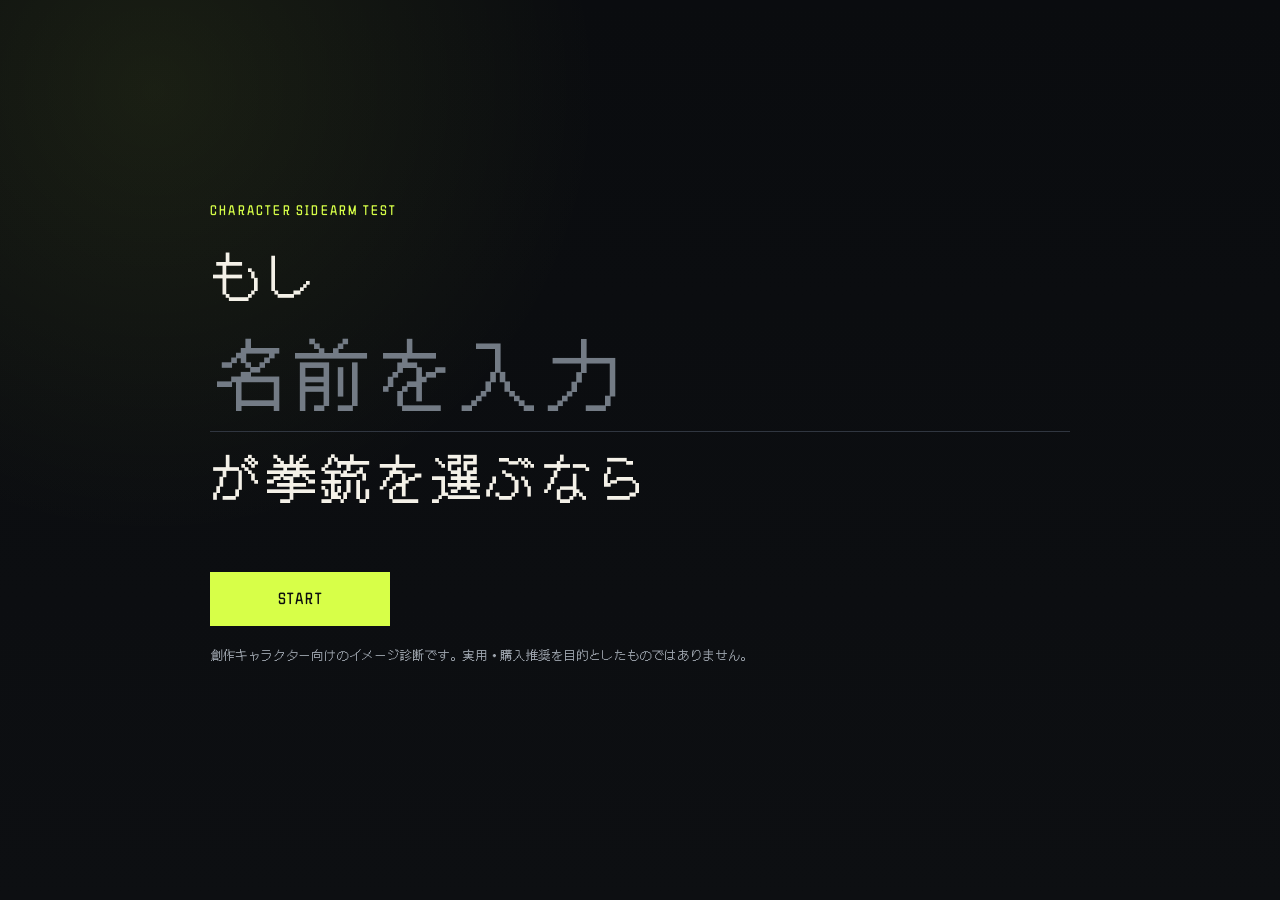
==== index.html @ cf70cc35 "Add files via upload" ====
<!doctype html>
<html lang="ja">
<head>
  <meta charset="utf-8" />
  <meta name="viewport" content="width=device-width, initial-scale=1" />
  <meta name="description" content="創作キャラクター向け・キャラクター拳銃診断" />
  <title>キャラクター拳銃診断</title>
  <link rel="stylesheet" href="./style.css" />
</head>
<body>
  <main class="app-shell">
    <section id="start-screen" class="screen active" aria-labelledby="start-title">
      <div class="eyebrow">CHARACTER SIDEARM TEST</div>
      <h1 id="start-title" class="start-copy">
        <span class="start-copy-line">もし</span>
      </h1>

      <label class="name-field name-field-hero">
        <span class="visually-hidden">CHARACTER NAME</span>
        <input
          id="name-input"
          type="text"
          maxlength="24"
          autocomplete="off"
          placeholder="名前を入力"
          aria-describedby="name-error"
        />
      </label>

      <p class="start-copy-tail">が拳銃を選ぶなら</p>
      <p id="name-error" class="error" aria-live="polite"></p>

      <button id="start-button" class="primary-button" type="button">START</button>
      <p class="note">創作キャラクター向けのイメージ診断です。実用・購入推奨を目的としたものではありません。</p>
    </section>

    <section id="quiz-screen" class="screen" aria-labelledby="question-title">
      <div class="quiz-top">
        <div>
          <div class="eyebrow">QUESTION</div>
<div id="progress-label" class="progress-label">01 / 12</div>
        </div>
</div>

      <div class="progress-track" aria-hidden="true">
        <div id="progress-bar" class="progress-bar"></div>
      </div>

      <h2 id="question-title"></h2>
      <p id="question-subtitle" class="question-subtitle"></p>
      <div id="answers" class="answers" role="group" aria-label="回答"></div>
      <button id="back-button" class="text-button back-inline-button" type="button">＜戻る</button>
    </section>

    <section id="result-screen" class="screen" aria-labelledby="result-title">
      <div class="eyebrow">RESULT</div>
      <p id="result-for" class="result-for"></p>
      <h2 id="result-title"></h2>
      <p id="result-title-ja" class="result-title-ja"></p>
      <div id="result-tags" class="tag-list" aria-label="特徴"></div>


      <div class="trait-meter-card" aria-label="キャラクター傾向">
        <div class="trait-meter-title">CHARACTER PROFILE / ANSWER TENDENCY</div>
        <div id="trait-meters" class="trait-meters"></div>
      </div>

      <div class="score-card">
        <div class="score-head">
          <span>MATCH</span>
          <strong id="match-score">00%</strong>
        </div>
        <div class="match-track" aria-hidden="true">
          <div id="match-bar" class="match-bar"></div>
        </div>
      </div>

      <p id="result-copy" class="result-copy"></p>
      <p id="result-detail" class="result-detail"></p>

      <div class="result-actions">
        <button id="retry-button" class="primary-button" type="button">もう一度診断する</button>
        <button id="copy-button" class="secondary-button" type="button">結果をコピー</button>
      </div>
      <p id="copy-status" class="copy-status" aria-live="polite"></p>
    </section>
  </main>
<script src="./script.js"></script>
</body>
</html>
---- style.css ----
@import url('https://fonts.googleapis.com/css2?family=DotGothic16&family=WDXL+Lubrifont+JP+N:wght@400&display=swap');

:root {
  --bg: #0d0f12;
  --panel: #15181d;
  --panel-hover: #1b1f25;
  --text: #f4f1e8;
  --muted: #9da4ad;
  --line: #303640;
  --accent: #d7ff48;
  --danger: #ff7474;
  --max: 860px;
  --jp: "DotGothic16", sans-serif;
  --en: "WDXL Lubrifont JP N", sans-serif;
}

* {
  box-sizing: border-box;
  border-radius: 0 !important;
}

html {
  color-scheme: dark;
}

body {
  margin: 0;
  min-height: 100svh;
  background:
    radial-gradient(circle at 12% 10%, rgba(215, 255, 72, 0.08), transparent 28rem),
    linear-gradient(180deg, #0a0c0f 0%, var(--bg) 100%);
  color: var(--text);
  font-family: var(--jp);
  letter-spacing: 0.055em;
}

button,
input,
textarea,
select {
  font: inherit;
}

button {
  cursor: pointer;
}

h1,
h2,
p {
  margin-top: 0;
}

.app-shell {
  width: min(calc(100% - 32px), var(--max));
  min-height: calc(100svh - 64px);
  margin: 0 auto;
  padding: 56px 0;
  display: grid;
  align-items: center;
}

.screen {
  display: none;
  width: 100%;
  animation: fade-in 180ms ease-out;
}

.screen.active {
  display: block;
}

.eyebrow,
.progress-label,
.text-button,
.trait-meter-title,
.trait-meter-label strong,
.trait-meter-value,
.score-head,
.site-footer,
.tag,
#result-title,
#match-score,
.primary-button,
.secondary-button {
  font-family: var(--en);
}

.eyebrow {
  margin-bottom: 20px;
  color: var(--accent);
  font-size: 0.86rem;
  letter-spacing: 0.16em;
}

/* START */
#start-screen .eyebrow {
  margin-bottom: 30px;
}

.start-copy {
  margin: 0 0 14px;
  font-family: var(--jp);
  font-size: clamp(1.9rem, 4vw, 3.6rem);
  font-weight: 400;
  line-height: 1.25;
  letter-spacing: 0.08em;
}

.start-copy-line {
  display: block;
}

.name-field {
  display: grid;
  gap: 10px;
}

.name-field-hero {
  margin: 0 0 14px;
}

.name-field input {
  width: 100%;
  border: 0;
  border-bottom: 1px solid var(--line);
  outline: none;
  background: transparent;
  color: var(--text);
  font-family: var(--jp);
  transition: border-color 140ms ease;
}

.name-field input:focus {
  border-color: var(--accent);
}

.name-field-hero input {
  padding: 8px 0 14px;
  font-size: clamp(2rem, 6vw, 4.8rem);
  line-height: 1.18;
  letter-spacing: 0.08em;
}

.name-field-hero input::placeholder {
  color: #737b85;
  opacity: 1;
}

.start-copy-tail {
  margin: 0 0 30px;
  font-family: var(--jp);
  font-size: clamp(1.9rem, 4vw, 3.6rem);
  line-height: 1.25;
  letter-spacing: 0.08em;
}

.error {
  min-height: 1.4em;
  margin: 0 0 14px;
  color: var(--danger);
  font-size: 0.88rem;
}

.visually-hidden {
  position: absolute !important;
  width: 1px !important;
  height: 1px !important;
  padding: 0 !important;
  margin: -1px !important;
  overflow: hidden !important;
  clip: rect(0, 0, 0, 0) !important;
  white-space: nowrap !important;
  border: 0 !important;
}

/* BUTTONS */
.primary-button,
.secondary-button {
  min-height: 54px;
  padding: 0 26px;
  border: 1px solid var(--line);
  font-size: 1rem;
  letter-spacing: 0.1em;
  transition: transform 120ms ease, border-color 120ms ease, background-color 120ms ease;
}

.primary-button {
  border-color: var(--accent);
  background: var(--accent);
  color: #0b0d0f;
}

.secondary-button {
  background: transparent;
  color: var(--text);
}

.primary-button:hover,
.secondary-button:hover,
.answer-button:hover {
  transform: translateY(-1px);
}

.primary-button:active,
.secondary-button:active,
.answer-button:active {
  transform: translateY(0);
}

#start-button {
  min-width: 180px;
}

.note {
  max-width: 46rem;
  margin: 18px 0 0;
  color: var(--muted);
  font-size: 0.78rem;
  line-height: 1.9;
  letter-spacing: 0.05em;
}

/* QUIZ */
.quiz-top {
  display: flex;
  align-items: flex-start;
  justify-content: space-between;
  gap: 24px;
}

.progress-label {
  color: var(--muted);
  font-size: 0.9rem;
  letter-spacing: 0.1em;
}

.text-button {
  border: 0;
  background: transparent;
  color: var(--muted);
  padding: 0;
  font-size: 0.82rem;
  letter-spacing: 0.12em;
}

.text-button:hover {
  color: var(--text);
}

.text-button:disabled {
  opacity: 0.3;
  cursor: default;
}

.progress-track,
.match-track {
  width: 100%;
  height: 4px;
  overflow: hidden;
  background: var(--line);
}

.progress-track {
  margin: 20px 0 42px;
}

.progress-bar,
.match-bar {
  width: 0;
  height: 100%;
  background: var(--accent);
  transition: width 220ms ease;
}

#question-title {
  margin: 0 0 12px;
  font-family: var(--jp);
  font-size: clamp(1.55rem, 3.3vw, 2.65rem);
  font-weight: 400;
  line-height: 1.3;
  letter-spacing: 0.075em;
}

.question-subtitle {
  margin-bottom: 28px;
  color: var(--muted);
  font-size: 0.95rem;
  line-height: 1.9;
  letter-spacing: 0.055em;
}

.answers {
  display: grid;
  gap: 12px;
}

.answer-button {
  width: 100%;
  min-height: 76px;
  border: 1px solid var(--line);
  background:
    linear-gradient(90deg, rgba(215, 255, 72, 0.045), transparent 42%),
    var(--panel);
  color: var(--text);
  padding: 20px 22px;
  text-align: left;
  font-family: var(--jp);
  font-size: clamp(1.04rem, 1.8vw, 1.24rem);
  line-height: 1.65;
  letter-spacing: 0.065em;
  transition: transform 120ms ease, border-color 120ms ease, background-color 120ms ease;
}

.answer-button:hover {
  border-color: var(--accent);
  background:
    linear-gradient(90deg, rgba(215, 255, 72, 0.10), transparent 48%),
    var(--panel-hover);
}

/* RESULT */
.result-for {
  margin-bottom: 8px;
  color: var(--muted);
  font-size: 0.98rem;
  line-height: 1.8;
}

#result-title {
  margin: 0 0 16px;
  color: var(--accent);
  font-size: clamp(2.5rem, 8vw, 6.6rem);
  font-weight: 400;
  line-height: 0.95;
  letter-spacing: 0.035em;
  overflow-wrap: anywhere;
}

.tag-list {
  display: flex;
  flex-wrap: wrap;
  gap: 8px;
  margin: 22px 0 30px;
}

.tag {
  border: 1px solid var(--line);
  padding: 6px 10px;
  color: var(--muted);
  font-size: 0.8rem;
  letter-spacing: 0.08em;
}

.trait-meter-card {
  margin: 30px 0;
  padding: 22px 0 24px;
  border-top: 1px solid var(--line);
  border-bottom: 1px solid var(--line);
}

.trait-meter-title {
  margin-bottom: 18px;
  color: var(--muted);
  font-size: 0.76rem;
  letter-spacing: 0.13em;
}

.trait-meters {
  display: grid;
  gap: 13px;
}

.trait-meter-row {
  display: grid;
  grid-template-columns: 220px minmax(0, 1fr) 34px;
  align-items: center;
  gap: 14px;
}

.trait-meter-label {
  display: flex;
  align-items: baseline;
  gap: 0.35em;
  min-width: 0;
  color: var(--text);
  font-size: 0.82rem;
  line-height: 1.5;
  white-space: nowrap;
}

.trait-meter-label strong {
  font-weight: 400;
  letter-spacing: 0.07em;
}

.trait-meter-label-ja {
  color: var(--muted);
  font-family: var(--jp);
  font-size: 0.88em;
  letter-spacing: 0.04em;
}

.trait-meter-blocks {
  display: grid;
  grid-template-columns: repeat(5, minmax(18px, 1fr));
  gap: 5px;
}

.trait-meter-block {
  height: 11px;
  border: 1px solid var(--line);
  background: transparent;
}

.trait-meter-block.active {
  border-color: var(--accent);
  background: var(--accent);
}

.trait-meter-value {
  color: var(--muted);
  font-size: 0.78rem;
  text-align: right;
  letter-spacing: 0.04em;
}

.score-card {
  margin: 30px 0;
  padding: 20px 0 24px;
  border-top: 1px solid var(--line);
  border-bottom: 1px solid var(--line);
}

.score-head {
  display: flex;
  align-items: baseline;
  justify-content: space-between;
  margin-bottom: 12px;
  color: var(--muted);
  font-size: 0.8rem;
  letter-spacing: 0.12em;
}

.score-head strong {
  color: var(--text);
  font-size: 1.5rem;
  font-weight: 400;
}

.result-copy {
  max-width: 46rem;
  margin-bottom: 14px;
  font-size: clamp(1.08rem, 2.1vw, 1.35rem);
  line-height: 1.9;
  letter-spacing: 0.055em;
}

.result-detail {
  max-width: 48rem;
  margin-bottom: 32px;
  color: var(--muted);
  font-size: 0.96rem;
  line-height: 2;
  letter-spacing: 0.05em;
}

.result-actions {
  display: flex;
  flex-wrap: wrap;
  gap: 12px;
}

.copy-status {
  min-height: 1.4em;
  margin-top: 12px;
  color: var(--muted);
  font-size: 0.82rem;
}

.site-footer {
  width: min(calc(100% - 32px), var(--max));
  margin: 0 auto;
  padding: 0 0 24px;
  display: flex;
  justify-content: space-between;
  gap: 16px;
  color: #606873;
  font-size: 0.68rem;
  letter-spacing: 0.1em;
}

@keyframes fade-in {
  from { opacity: 0; transform: translateY(5px); }
  to { opacity: 1; transform: translateY(0); }
}

@media (max-width: 700px) {
  .app-shell {
    width: min(calc(100% - 24px), var(--max));
    padding: 38px 0;
  }

  .site-footer {
    width: min(calc(100% - 24px), var(--max));
  }

  .progress-track {
    margin-bottom: 34px;
  }

  .start-copy,
  .start-copy-tail {
    font-size: clamp(1.65rem, 8vw, 2.8rem);
  }

  .name-field-hero input {
    font-size: clamp(1.8rem, 11vw, 3.6rem);
  }

  #question-title {
    font-size: clamp(1.45rem, 7vw, 2.15rem);
  }

  .answer-button {
    min-height: 72px;
    padding: 18px;
    font-size: 1.03rem;
  }

  .trait-meter-row {
    grid-template-columns: 1fr 32px;
    gap: 8px 10px;
  }

  .trait-meter-label {
    grid-column: 1 / -1;
    white-space: normal;
  }

  .trait-meter-blocks {
    grid-column: 1;
  }

  .trait-meter-value {
    grid-column: 2;
    grid-row: 2;
  }

  .result-actions {
    display: grid;
  }
}

@media (max-width: 420px) {
  .eyebrow {
    font-size: 0.78rem;
  }

  .question-subtitle {
    font-size: 0.9rem;
  }

  .answer-button {
    font-size: 1rem;
  }

  .trait-meter-blocks {
    grid-template-columns: repeat(5, 1fr);
  }
}

@media (prefers-reduced-motion: reduce) {
  *,
  *::before,
  *::after {
    animation: none !important;
    transition: none !important;
    scroll-behavior: auto !important;
  }
}




/* v12: spacing pass */
.app-shell {
  min-height: 100svh;
  padding: 44px 0 74px;
}

/* Keep each screen visually balanced rather than hugging the viewport edges. */
#start-screen,
#quiz-screen,
#result-screen {
  padding: 10px 0;
}

#start-screen .eyebrow {
  margin-bottom: 24px;
}

.start-copy {
  margin-bottom: 12px;
}

.name-field-hero {
  margin-bottom: 12px;
}

.start-copy-tail {
  margin-bottom: 30px;
}

.progress-track {
  margin: 18px 0 34px;
}

.question-subtitle {
  margin-bottom: 24px;
}

.answers {
  gap: 11px;
}

.tag-list {
  margin: 20px 0 26px;
}

.trait-meter-card {
  margin: 26px 0;
  padding: 20px 0 22px;
}

.score-card {
  margin: 26px 0;
}

.result-actions {
  margin-top: 4px;
}

/* Lower-left navigation, raised away from the browser edge. */
.back-corner-button {
  position: fixed;
  left: max(24px, calc((100vw - 860px) / 2));
  bottom: 46px;
  z-index: 20;
  min-width: 96px;
  padding: 12px 17px;
  border: 1px solid var(--line) !important;
  background: var(--panel) !important;
  color: var(--text) !important;
  font-family: var(--jp) !important;
  font-size: 0.9rem;
  line-height: 1.2;
  letter-spacing: 0.08em;
  text-align: center;
}

.back-corner-button:hover {
  border-color: var(--accent) !important;
  background: var(--panel-2) !important;
  color: var(--accent) !important;
}

.back-corner-button:disabled {
  opacity: 0.28;
  pointer-events: none;
}

/* Reserve breathing room for the fixed back button on quiz pages. */
#quiz-screen {
  padding-bottom: 74px;
}

@media (max-width: 900px) {
  .app-shell {
    width: min(calc(100% - 36px), var(--max));
  }

  .back-corner-button {
    left: 18px;
  }
}

@media (max-width: 600px) {
  .app-shell {
    width: min(calc(100% - 28px), var(--max));
    min-height: 100svh;
    padding: 28px 0 62px;
  }

  #start-screen,
  #quiz-screen,
  #result-screen {
    padding-top: 6px;
  }

  .progress-track {
    margin: 16px 0 28px;
  }

  .question-subtitle {
    margin-bottom: 20px;
  }

  #quiz-screen {
    padding-bottom: 72px;
  }

  .back-corner-button {
    left: 14px;
    bottom: 26px;
    min-width: 88px;
    padding: 11px 14px;
    font-size: 0.84rem;
  }

  .trait-meter-card,
  .score-card {
    margin: 22px 0;
  }
}




/* v14: centered quiz layout + inline back button + Japanese result name */

#quiz-screen {
  width: min(100%, 760px);
  margin: 0 auto;
  padding: 0;
  text-align: center;
}

.quiz-top {
  justify-content: center;
  text-align: center;
}

.quiz-top > div {
  width: 100%;
  text-align: center;
}

#quiz-screen .eyebrow,
#quiz-screen .progress-label,
#question-title,
#question-subtitle {
  text-align: center;
}

.progress-track {
  width: 100%;
}

.answers {
  width: min(100%, 680px);
  margin: 0 auto;
}

.answer-button {
  text-align: center;
}

.back-inline-button {
  display: inline-block;
  position: static !important;
  margin: 24px auto 0;
  min-width: 96px;
  padding: 12px 17px;
  border: 1px solid var(--line) !important;
  background: var(--panel) !important;
  color: var(--text) !important;
  font-family: "DotGothic16", sans-serif !important;
  font-size: 0.9rem;
  line-height: 1.2;
  letter-spacing: 0.08em;
  text-align: center;
}

.back-inline-button:hover {
  border-color: var(--accent) !important;
  background: var(--panel-2) !important;
  color: var(--accent) !important;
}

.back-inline-button:disabled {
  opacity: 0.28;
  pointer-events: none;
}

#result-screen {
  text-align: center;
}

#result-title {
  margin-bottom: 6px;
}

.result-title-ja {
  margin: 0 0 20px;
  color: var(--muted);
  font-family: "DotGothic16", sans-serif;
  font-size: clamp(0.88rem, 1.8vw, 1.08rem);
  line-height: 1.5;
  letter-spacing: 0.08em;
}

#result-screen .tag-list,
#result-screen .result-actions {
  justify-content: center;
}

#result-screen .result-copy,
#result-screen .result-detail {
  margin-left: auto;
  margin-right: auto;
}

#result-screen .trait-meter-card,
#result-screen .score-card {
  text-align: left;
}

@media (max-width: 600px) {
  #quiz-screen {
    width: 100%;
  }

  .answers {
    width: 100%;
  }

  .back-inline-button {
    margin-top: 20px;
    min-width: 88px;
    padding: 11px 14px;
    font-size: 0.84rem;
  }
}


/* v15: left-aligned content */
#quiz-screen,
#result-screen {
  text-align: left;
}

.quiz-top {
  justify-content: space-between;
  text-align: left;
}

.quiz-top > div,
#quiz-screen .eyebrow,
#quiz-screen .progress-label,
#question-title,
#question-subtitle,
.answer-button {
  text-align: left;
}

.answers {
  margin-left: 0;
  margin-right: 0;
}

.back-inline-button {
  display: block;
  margin: 24px 0 0;
  text-align: center;
}

#result-screen .tag-list,
#result-screen .result-actions {
  justify-content: flex-start;
}

#result-screen .result-copy,
#result-screen .result-detail {
  margin-left: 0;
  margin-right: 0;
}

#result-title,
.result-title-ja,
.result-for {
  text-align: left;
}
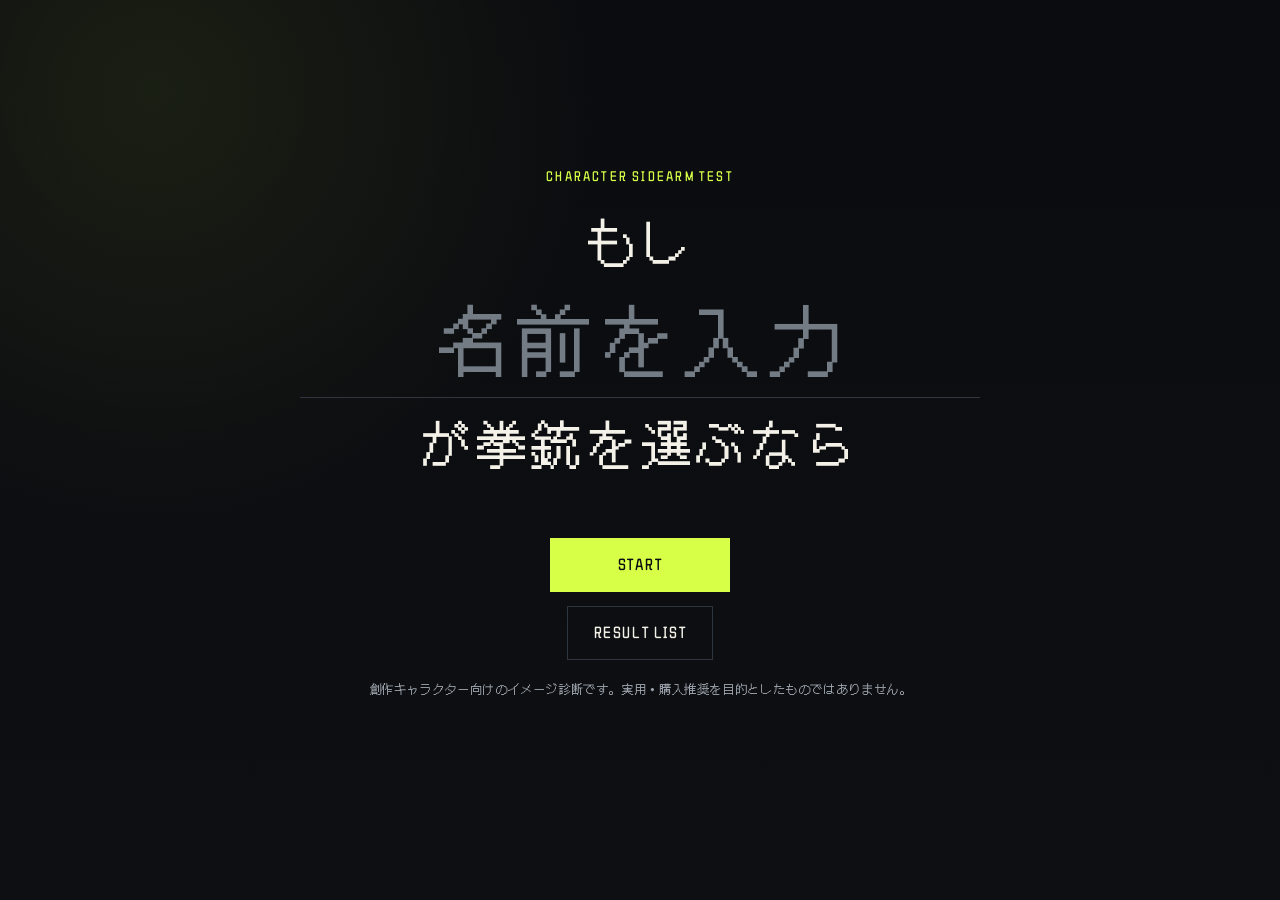
==== commit 3bd25fb5: "Add files via upload" ====
--- a/index.html
+++ b/index.html
@@ -31,6 +31,8 @@
       <p id="name-error" class="error" aria-live="polite"></p>
 
       <button id="start-button" class="primary-button" type="button">START</button>
+
+      <a class="secondary-button start-result-list-link" href="./results.html">RESULT LIST</a>
       <p class="note">創作キャラクター向けのイメージ診断です。実用・購入推奨を目的としたものではありません。</p>
     </section>
 
@@ -53,12 +55,22 @@
     </section>
 
     <section id="result-screen" class="screen" aria-labelledby="result-title">
+      <div class="result-hero">
       <div class="eyebrow">RESULT</div>
       <p id="result-for" class="result-for"></p>
       <h2 id="result-title"></h2>
       <p id="result-title-ja" class="result-title-ja"></p>
+
+      <figure id="result-image-figure" class="result-image-figure">
+        <div class="result-image-frame">
+          <img id="result-gun-image" class="result-gun-image" src="" alt="" />
+        </div>
+        <figcaption id="result-image-credit" class="result-image-credit"></figcaption>
+      </figure>
       <div id="result-tags" class="tag-list" aria-label="特徴"></div>
 
+
+      </div>
 
       <div class="trait-meter-card" aria-label="キャラクター傾向">
         <div class="trait-meter-title">CHARACTER PROFILE / ANSWER TENDENCY</div>
@@ -85,6 +97,7 @@
       <p id="copy-status" class="copy-status" aria-live="polite"></p>
     </section>
   </main>
+<script src="./gun-data.js"></script>
 <script src="./script.js"></script>
 </body>
 </html>
--- a/style.css
+++ b/style.css
@@ -891,3 +891,402 @@
 .result-for {
   text-align: left;
 }
+
+
+/* Result firearm image */
+.result-image-figure {
+  width: min(100%, 720px);
+  margin: 24px 0 28px;
+}
+
+.result-image-figure[hidden] {
+  display: none;
+}
+
+.result-image-frame {
+  width: 100%;
+  min-height: 260px;
+  display: grid;
+  place-items: center;
+  overflow: hidden;
+  border: 1px solid var(--line);
+  background: #f4f4f0;
+}
+
+.result-gun-image {
+  display: block;
+  width: 100%;
+  max-height: 430px;
+  object-fit: contain;
+}
+
+.result-image-credit {
+  display: flex;
+  flex-direction: column;
+  gap: 4px;
+  margin-top: 8px;
+  color: var(--muted);
+  font-family: "DotGothic16", sans-serif;
+  font-size: 0.68rem;
+  line-height: 1.65;
+  letter-spacing: 0.04em;
+}
+
+.result-image-credit a {
+  color: var(--muted);
+  text-decoration: underline;
+  text-underline-offset: 2px;
+}
+
+.result-image-credit a:hover {
+  color: var(--accent);
+}
+
+.result-image-note {
+  color: var(--text);
+}
+
+.result-image-figure.image-load-error .result-image-frame {
+  min-height: 120px;
+  background: var(--panel);
+}
+
+@media (max-width: 600px) {
+  .result-image-figure {
+    margin: 20px 0 24px;
+  }
+
+  .result-image-frame {
+    min-height: 190px;
+  }
+
+  .result-gun-image {
+    max-height: 320px;
+  }
+
+  .result-image-credit {
+    font-size: 0.64rem;
+  }
+}
+
+
+/* Result image sizing/alignment */
+.result-image-figure {
+  width: min(100%, 560px);
+  margin: 22px auto 26px;
+}
+
+.result-image-frame {
+  min-height: 220px;
+}
+
+.result-gun-image {
+  max-height: 340px;
+  object-fit: contain;
+}
+
+.result-image-credit {
+  text-align: left;
+}
+
+@media (max-width: 600px) {
+  .result-image-figure {
+    width: min(100%, 460px);
+    margin: 18px auto 22px;
+  }
+
+  .result-image-frame {
+    min-height: 170px;
+  }
+
+  .result-gun-image {
+    max-height: 270px;
+  }
+}
+
+
+/* Result header only: centered. Meters and lower content stay left-aligned. */
+.result-hero {
+  width: 100%;
+  text-align: center;
+}
+
+.result-hero .eyebrow,
+.result-hero .result-for,
+.result-hero #result-title,
+.result-hero .result-title-ja {
+  text-align: center;
+}
+
+.result-hero .result-image-figure {
+  margin-left: auto;
+  margin-right: auto;
+}
+
+.result-hero .result-image-credit {
+  text-align: center;
+  align-items: center;
+}
+
+.result-hero .tag-list {
+  justify-content: center !important;
+}
+
+/* Restore left alignment below the centered result header. */
+#result-screen > .trait-meter-card,
+#result-screen > .score-card,
+#result-screen > .result-copy,
+#result-screen > .result-detail,
+#result-screen > .result-actions,
+#result-screen > .copy-status {
+  text-align: left;
+}
+
+#result-screen > .result-actions {
+  justify-content: flex-start !important;
+}
+
+
+/* Result labels: slightly larger */
+.result-hero .tag {
+  padding: 8px 13px;
+  font-size: 0.9rem;
+  line-height: 1.25;
+  letter-spacing: 0.07em;
+}
+
+.result-hero .tag-list {
+  gap: 10px;
+}
+
+@media (max-width: 600px) {
+  .result-hero .tag {
+    padding: 7px 11px;
+    font-size: 0.84rem;
+  }
+}
+
+
+/* Start button centered */
+#start-button {
+  display: block;
+  margin-left: auto;
+  margin-right: auto;
+}
+
+
+/* Start screen hero centered */
+#start-screen {
+  text-align: center;
+}
+
+#start-screen .eyebrow,
+#start-screen .start-copy,
+#start-screen .start-copy-tail,
+#start-screen .name-field-hero,
+#start-screen .name-field-hero input {
+  text-align: center;
+}
+
+#start-screen .name-field-hero {
+  width: min(100%, 680px);
+  margin-left: auto;
+  margin-right: auto;
+}
+
+#start-screen .note {
+  margin-left: auto;
+  margin-right: auto;
+  text-align: center;
+}
+
+
+/* Start screen: result-list link */
+.start-result-list-link {
+  display: block;
+  width: fit-content;
+  margin: 14px auto 0;
+  text-decoration: none;
+  line-height: 52px;
+}
+
+/* Result list page */
+.results-list-page {
+  min-height: 100svh;
+}
+
+.results-list-shell {
+  width: min(calc(100% - 40px), 1120px);
+  margin: 0 auto;
+  padding: 54px 0 80px;
+}
+
+.results-list-header {
+  max-width: 760px;
+  margin-bottom: 52px;
+}
+
+.results-list-title {
+  margin: 0 0 16px;
+  font-family: "DotGothic16", sans-serif;
+  font-size: clamp(2rem, 5vw, 4rem);
+  line-height: 1.2;
+  letter-spacing: 0.06em;
+}
+
+.results-list-lead {
+  margin: 0 0 26px;
+  color: var(--muted);
+  line-height: 1.9;
+}
+
+.results-back-link {
+  display: inline-block;
+  text-decoration: none;
+  line-height: 52px;
+}
+
+.gun-result-list {
+  display: grid;
+  grid-template-columns: repeat(2, minmax(0, 1fr));
+  gap: 26px;
+}
+
+.gun-result-card {
+  position: relative;
+  min-width: 0;
+  padding: 24px;
+  border: 1px solid var(--line);
+  background: var(--panel);
+}
+
+.gun-result-card-index {
+  margin-bottom: 18px;
+  color: var(--accent);
+  font-family: "WDXL Lubrifont JP N", sans-serif;
+  font-size: 0.82rem;
+  letter-spacing: 0.12em;
+}
+
+.gun-result-card-heading {
+  min-height: 84px;
+  margin-bottom: 20px;
+}
+
+.gun-result-card-name {
+  margin: 0 0 6px;
+  font-family: "WDXL Lubrifont JP N", sans-serif;
+  font-size: clamp(1.8rem, 3.2vw, 2.8rem);
+  line-height: 1.05;
+  letter-spacing: 0.02em;
+}
+
+.gun-result-card-name-ja {
+  margin: 0;
+  color: var(--muted);
+  font-size: 0.86rem;
+  line-height: 1.6;
+  letter-spacing: 0.07em;
+}
+
+.gun-result-card-figure {
+  width: 100%;
+  margin: 0 0 20px;
+}
+
+.gun-result-card-image-frame {
+  width: 100%;
+  height: 250px;
+  display: grid;
+  place-items: center;
+  overflow: hidden;
+  border: 1px solid var(--line);
+  background: #f4f4f0;
+}
+
+.gun-result-card-image {
+  display: block;
+  width: 100%;
+  height: 100%;
+  object-fit: contain;
+}
+
+.gun-result-card-credit {
+  display: flex;
+  flex-direction: column;
+  gap: 3px;
+  margin-top: 7px;
+  color: var(--muted);
+  font-size: 0.62rem;
+  line-height: 1.6;
+  letter-spacing: 0.03em;
+}
+
+.gun-result-card-credit a {
+  color: inherit;
+  text-decoration: underline;
+  text-underline-offset: 2px;
+}
+
+.gun-result-card-credit a:hover {
+  color: var(--accent);
+}
+
+.result-card-image-note {
+  color: var(--text);
+}
+
+.gun-result-card-tags {
+  margin: 0 0 18px;
+  gap: 8px;
+}
+
+.gun-result-card-tags .tag {
+  padding: 7px 10px;
+  font-size: 0.8rem;
+}
+
+.gun-result-card-copy {
+  margin: 0 0 10px;
+  font-size: 1.02rem;
+  line-height: 1.8;
+}
+
+.gun-result-card-detail {
+  margin: 0;
+  color: var(--muted);
+  font-size: 0.86rem;
+  line-height: 1.9;
+}
+
+.gun-result-card.image-load-error .gun-result-card-image-frame {
+  background: var(--panel-2);
+}
+
+@media (max-width: 760px) {
+  .results-list-shell {
+    width: min(calc(100% - 28px), 1120px);
+    padding: 34px 0 60px;
+  }
+
+  .results-list-header {
+    margin-bottom: 36px;
+  }
+
+  .gun-result-list {
+    grid-template-columns: 1fr;
+    gap: 18px;
+  }
+
+  .gun-result-card {
+    padding: 18px;
+  }
+
+  .gun-result-card-heading {
+    min-height: 0;
+  }
+
+  .gun-result-card-image-frame {
+    height: 220px;
+  }
+}
